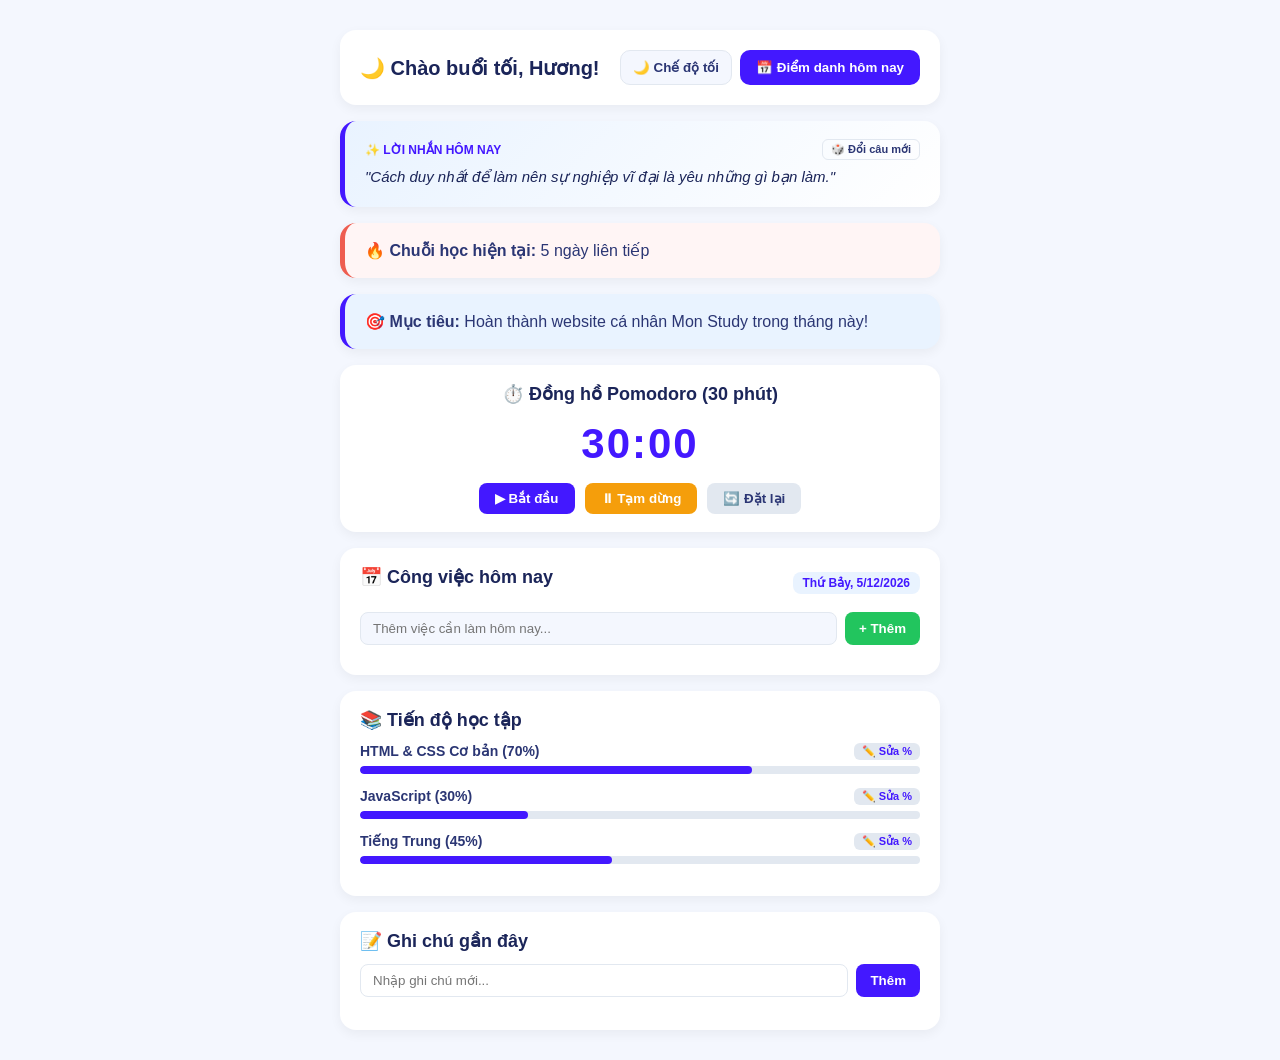
==== index.html @ c7ecfe10 "Add files via upload" ====
<!DOCTYPE html>
<html lang="vi">
<head>
  <meta charset="UTF-8">
  <meta name="viewport" content="width=device-width, initial-scale=1.0">
  <title>MON STUDY</title>
  <link rel="stylesheet" href="style.css">
</head>
<body>

  <div class="container">
    <!-- 1. Đầu trang -->
    <div class="header">
      <h1 id="greeting">☀️ Chào buổi sáng, Hương!</h1>
      <div style="display: flex; gap: 8px;">
        <button id="themeToggleBtn" class="theme-btn">🌙 Chế độ tối</button>
        <button class="checkin-btn">📅 Điểm danh hôm nay</button>
      </div>
    </div>
<!-- 1.5 Trích dẫn truyền cảm hứng -->
    <div class="card quote-card">
      <div style="display: flex; justify-content: space-between; align-items: center; margin-bottom: 6px;">
        <span style="font-size: 12px; font-weight: bold; color: #4318ff; text-transform: uppercase;">✨ Lời nhắn hôm nay</span>
        <button id="newQuoteBtn" class="quote-btn">🎲 Đổi câu mới</button>
      </div>
      <p id="quoteText" class="quote-text">"Hành trình vạn dặm bắt đầu từ một bước chân."</p>
    </div>
    <!-- 2. Chuỗi học -->
    <div class="card streak-card">
      🔥 <strong>Chuỗi học hiện tại:</strong> 5 ngày liên tiếp
    </div>

    <!-- 3. Mục tiêu -->
    <div class="card target-card">
      🎯 <strong>Mục tiêu:</strong> Hoàn thành website cá nhân Mon Study trong tháng này!
    </div>

    <!-- 3.5 Đồng hồ Pomodoro -->
    <div class="card pomodoro-card">
      <h3>⏱️ Đồng hồ Pomodoro (30 phút)</h3>
      <div class="timer-display" id="timer">30:00</div>
      <div class="timer-controls">
        <button id="startTimerBtn" class="pomo-btn start">▶ Bắt đầu</button>
        <button id="pauseTimerBtn" class="pomo-btn pause">⏸ Tạm dừng</button>
        <button id="resetTimerBtn" class="pomo-btn reset">🔄 Đặt lại</button>
      </div>
    </div>
<!-- 3.6 Lịch & Công việc trong ngày -->
    <div class="card planner-card">
      <div class="planner-header">
        <h3>📅 Công việc hôm nay</h3>
        <span id="currentDate" class="date-badge">Đang tải ngày...</span>
      </div>
      
      <div style="display: flex; gap: 8px; margin-bottom: 12px;">
        <input type="text" id="taskInput" placeholder="Thêm việc cần làm hôm nay..." style="flex: 1; padding: 8px 12px; border: 1px solid var(--border-color); border-radius: 8px; outline: none; background: var(--bg-color); color: var(--text-color);">
        <button id="addTaskBtn" style="background: #22c55e; color: white; border: none; padding: 8px 14px; border-radius: 8px; font-weight: 600; cursor: pointer;">+ Thêm</button>
      </div>

      <ul class="task-list" id="taskList"></ul>
    </div>
    <!-- 4. Tiến độ học tập -->
    <div class="card">
      <h3>📚 Tiến độ học tập</h3>
      
      <div class="subject">
        <div class="subject-info">
          <span>HTML & CSS Cơ bản (<span id="html-percent">70</span>%)</span>
          <button class="update-btn" onclick="updateProgress('html-percent', 'html-bar')">✏️ Sửa %</button>
        </div>
        <div class="progress-bar"><div id="html-bar" class="progress" style="width: 70%;"></div></div>
      </div>

      <div class="subject">
        <div class="subject-info">
          <span>JavaScript (<span id="js-percent">30</span>%)</span>
          <button class="update-btn" onclick="updateProgress('js-percent', 'js-bar')">✏️ Sửa %</button>
        </div>
        <div class="progress-bar"><div id="js-bar" class="progress" style="width: 30%;"></div></div>
      </div>

      <div class="subject">
        <div class="subject-info">
          <span>Tiếng Trung (<span id="cn-percent">45</span>%)</span>
          <button class="update-btn" onclick="updateProgress('cn-percent', 'cn-bar')">✏️ Sửa %</button>
        </div>
        <div class="progress-bar"><div id="cn-bar" class="progress" style="width: 45%;"></div></div>
      </div>
    </div>

    <!-- 5. Ghi chú -->
    <div class="card">
      <h3>📝 Ghi chú gần đây</h3>
      
      <div style="display: flex; gap: 8px; margin-bottom: 15px;">
        <input type="text" id="noteInput" placeholder="Nhập ghi chú mới..." style="flex: 1; padding: 8px 12px; border: 1px solid #e2e8f0; border-radius: 8px; outline: none;">
        <button id="addNoteBtn" style="background: #4318ff; color: white; border: none; padding: 8px 14px; border-radius: 8px; font-weight: 600; cursor: pointer;">Thêm</button>
      </div>

      <ul class="notes-list" id="notesList"></ul>
    </div>

  </div>

  <script src="script.js"></script>
</body>
</html>
---- style.css ----
:root {
  --bg-color: #f4f7fe;
  --card-bg: #ffffff;
  --text-color: #2b3674;
  --title-color: #1b2559;
  --border-color: #e2e8f0;
}

[data-theme="dark"] {
  --bg-color: #0b1437;
  --card-bg: #111c44;
  --text-color: #e0e6ed;
  --title-color: #ffffff;
  --border-color: #2b3674;
}

* {
  margin: 0;
  padding: 0;
  box-sizing: border-box;
  font-family: 'Segoe UI', Tahoma, Geneva, Verdana, sans-serif;
}

body {
  background-color: var(--bg-color) !important;
  color: var(--text-color) !important;
  display: flex;
  justify-content: center;
  padding: 30px 15px;
  transition: background-color 0.3s, color 0.3s;
}

.container {
  width: 100%;
  max-width: 600px;
  display: flex !important;
  flex-direction: column !important; /* Lệnh quan trọng giữ các khối xếp hàng dọc */
  gap: 16px;
}

.card, .header {
  background: var(--card-bg) !important;
  padding: 18px 20px;
  border-radius: 16px;
  box-shadow: 0 4px 12px rgba(0,0,0,0.05);
  transition: background 0.3s;
}

.header {
  display: flex;
  justify-content: space-between;
  align-items: center;
  padding: 20px;
}

.card h3, .header h1 {
  color: var(--title-color) !important;
  font-size: 18px;
  margin-bottom: 12px;
}

.header h1 {
  font-size: 20px;
  margin-bottom: 0;
}

.checkin-btn {
  background: #4318ff;
  color: white;
  border: none;
  padding: 10px 16px;
  border-radius: 10px;
  font-weight: bold;
  cursor: pointer;
  transition: 0.2s;
}

.theme-btn {
  background: var(--bg-color);
  color: var(--text-color);
  border: 1px solid var(--border-color);
  padding: 8px 12px;
  border-radius: 10px;
  font-weight: 600;
  cursor: pointer;
  transition: 0.3s;
}

.streak-card {
  background: #fff5f5 !important;
  border-left: 5px solid #ee5d50;
}

.target-card {
  background: #e9f3ff !important;
  border-left: 5px solid #4318ff;
}

/* Đồng hồ Pomodoro */
.pomodoro-card {
  text-align: center;
}

.timer-display {
  font-size: 42px;
  font-weight: bold;
  color: #4318ff;
  margin: 15px 0;
  letter-spacing: 2px;
}

.timer-controls {
  display: flex;
  justify-content: center;
  gap: 10px;
}

.pomo-btn {
  border: none;
  padding: 8px 16px;
  border-radius: 8px;
  font-weight: 600;
  cursor: pointer;
  transition: 0.2s;
}

.pomo-btn.start { background: #4318ff; color: white; }
.pomo-btn.pause { background: #f59e0b; color: white; }
.pomo-btn.reset { background: #e2e8f0; color: #2b3674; }

/* Tiến độ */
.subject {
  margin-bottom: 14px;
}

.subject-info {
  display: flex;
  justify-content: space-between;
  align-items: center;
  font-size: 14px;
  font-weight: 600;
  margin-bottom: 6px;
}

.progress-bar {
  width: 100%;
  height: 8px;
  background-color: var(--border-color);
  border-radius: 10px;
  overflow: hidden;
}

.progress {
  height: 100%;
  background-color: #4318ff;
  border-radius: 10px;
  transition: width 0.4s ease;
}

.update-btn {
  background: var(--border-color);
  border: none;
  padding: 2px 8px;
  border-radius: 6px;
  font-size: 11px;
  cursor: pointer;
  color: #4318ff;
  font-weight: bold;
}

/* Ghi chú */
.notes-list {
  list-style: none;
  display: flex;
  flex-direction: column;
  gap: 8px;
}

.notes-list li {
  background: var(--bg-color);
  padding: 10px 12px;
  border-radius: 8px;
  display: flex;
  justify-content: space-between;
  align-items: center;
  font-size: 14px;
  border: 1px solid var(--border-color);
}

.notes-list li.completed span {
  text-decoration: line-through;
  color: #a0aec0;
}

.note-actions {
  display: flex;
  gap: 6px;
}

.btn-done {
  background: #22c55e;
  color: white;
  border: none;
  padding: 4px 8px;
  border-radius: 6px;
  cursor: pointer;
  font-size: 12px;
}

.btn-del {
  background: #ef4444;
  color: white;
  border: none;
  padding: 4px 8px;
  border-radius: 6px;
  cursor: pointer;
  font-size: 12px;
}
/* Lịch & Công việc hôm nay */
.planner-header {
  display: flex;
  justify-content: space-between;
  align-items: center;
  margin-bottom: 12px;
}

.date-badge {
  background: #e9f3ff;
  color: #4318ff;
  padding: 4px 10px;
  border-radius: 8px;
  font-size: 12px;
  font-weight: bold;
}

.task-list {
  list-style: none;
  display: flex;
  flex-direction: column;
  gap: 8px;
}

.task-list li {
  background: var(--bg-color);
  padding: 10px 12px;
  border-radius: 8px;
  display: flex;
  justify-content: space-between;
  align-items: center;
  font-size: 14px;
  border: 1px solid var(--border-color);
}

.task-list li.done span {
  text-decoration: line-through;
  color: #a0aec0;
}
/* Trích dẫn truyền cảm hứng */
.quote-card {
  background: linear-gradient(135deg, #e9f3ff 0%, #ffffff 100%) !important;
  border-left: 5px solid #4318ff;
}

[data-theme="dark"] .quote-card {
  background: linear-gradient(135deg, #111c44 0%, #0b1437 100%) !important;
}

.quote-text {
  font-size: 15px;
  font-style: italic;
  font-weight: 500;
  line-height: 1.5;
  color: var(--title-color);
  margin-top: 4px;
}

.quote-btn {
  background: transparent;
  border: 1px solid var(--border-color);
  color: var(--text-color);
  padding: 3px 8px;
  border-radius: 6px;
  font-size: 11px;
  cursor: pointer;
  font-weight: 600;
  transition: 0.2s;
}

.quote-btn:hover {
  background: var(--border-color);
}
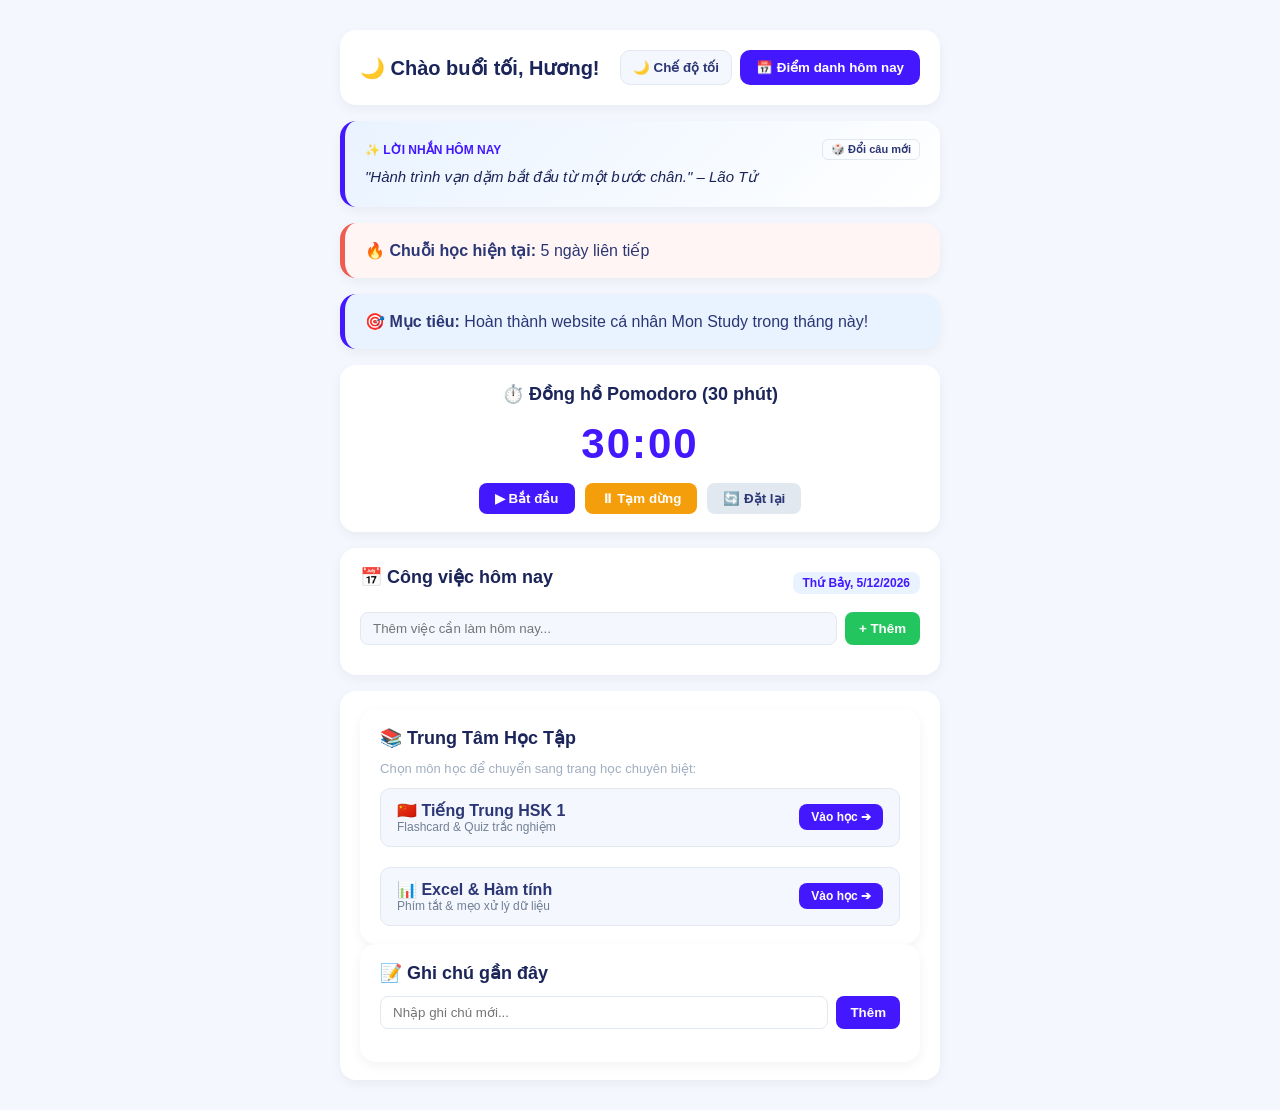
==== commit d82332e5: "Add files via upload" ====
--- a/index.html
+++ b/index.html
@@ -61,33 +61,31 @@
     </div>
     <!-- 4. Tiến độ học tập -->
     <div class="card">
-      <h3>📚 Tiến độ học tập</h3>
+      <!-- 4. Danh Sách Môn Học -->
+    <div class="card">
+      <h3>📚 Trung Tâm Học Tập</h3>
+      <p style="font-size: 13px; color: #a0aec0; margin-bottom: 12px;">Chọn môn học để chuyển sang trang học chuyên biệt:</p>
       
-      <div class="subject">
-        <div class="subject-info">
-          <span>HTML & CSS Cơ bản (<span id="html-percent">70</span>%)</span>
-          <button class="update-btn" onclick="updateProgress('html-percent', 'html-bar')">✏️ Sửa %</button>
+      <div class="subject-hub-list">
+        <!-- Môn Tiếng Trung -->
+        <div class="hub-item">
+          <div>
+            <strong>🇨🇳 Tiếng Trung HSK 1</strong>
+            <p style="font-size: 12px; color: #718096;">Flashcard & Quiz trắc nghiệm</p>
+          </div>
+          <a href="tiengtrung.html" class="hub-link-btn">Vào học ➔</a>
         </div>
-        <div class="progress-bar"><div id="html-bar" class="progress" style="width: 70%;"></div></div>
-      </div>
 
-      <div class="subject">
-        <div class="subject-info">
-          <span>JavaScript (<span id="js-percent">30</span>%)</span>
-          <button class="update-btn" onclick="updateProgress('js-percent', 'js-bar')">✏️ Sửa %</button>
+        <!-- Môn Excel -->
+        <div class="hub-item" style="margin-top: 10px;">
+          <div>
+            <strong>📊 Excel & Hàm tính</strong>
+            <p style="font-size: 12px; color: #718096;">Phím tắt & mẹo xử lý dữ liệu</p>
+          </div>
+          <a href="#" class="hub-link-btn" onclick="alert('Trang Excel sắp ra mắt nhé Hương!')">Vào học ➔</a>
         </div>
-        <div class="progress-bar"><div id="js-bar" class="progress" style="width: 30%;"></div></div>
-      </div>
-
-      <div class="subject">
-        <div class="subject-info">
-          <span>Tiếng Trung (<span id="cn-percent">45</span>%)</span>
-          <button class="update-btn" onclick="updateProgress('cn-percent', 'cn-bar')">✏️ Sửa %</button>
-        </div>
-        <div class="progress-bar"><div id="cn-bar" class="progress" style="width: 45%;"></div></div>
       </div>
     </div>
-
     <!-- 5. Ghi chú -->
     <div class="card">
       <h3>📝 Ghi chú gần đây</h3>
--- a/style.css
+++ b/style.css
@@ -288,4 +288,58 @@
 
 .quote-btn:hover {
   background: var(--border-color);
+}
+/* Nút quay lại & Thẻ Hub */
+.back-link {
+  display: inline-block;
+  color: var(--text-color);
+  text-decoration: none;
+  font-weight: 600;
+  font-size: 14px;
+  margin-bottom: 8px;
+}
+
+.subject-hub-list {
+  display: flex;
+  flex-direction: column;
+  gap: 10px;
+}
+
+.hub-item {
+  background: var(--bg-color);
+  padding: 12px 16px;
+  border-radius: 10px;
+  border: 1px solid var(--border-color);
+  display: flex;
+  justify-content: space-between;
+  align-items: center;
+}
+
+.hub-link-btn {
+  background: #4318ff;
+  color: white;
+  text-decoration: none;
+  padding: 6px 12px;
+  border-radius: 8px;
+  font-size: 12px;
+  font-weight: bold;
+}
+/* Thẻ Flashcard đơn giản, mượt mà */
+.flashcard-simple {
+  background: var(--bg-color);
+  border: 2px solid var(--border-color);
+  border-radius: 12px;
+  padding: 20px;
+  text-align: center;
+  cursor: pointer;
+  min-height: 180px;
+  display: flex;
+  flex-direction: column;
+  justify-content: center;
+  align-items: center;
+  transition: 0.2s;
+}
+
+.flashcard-simple:hover {
+  border-color: #ee5d50;
 }
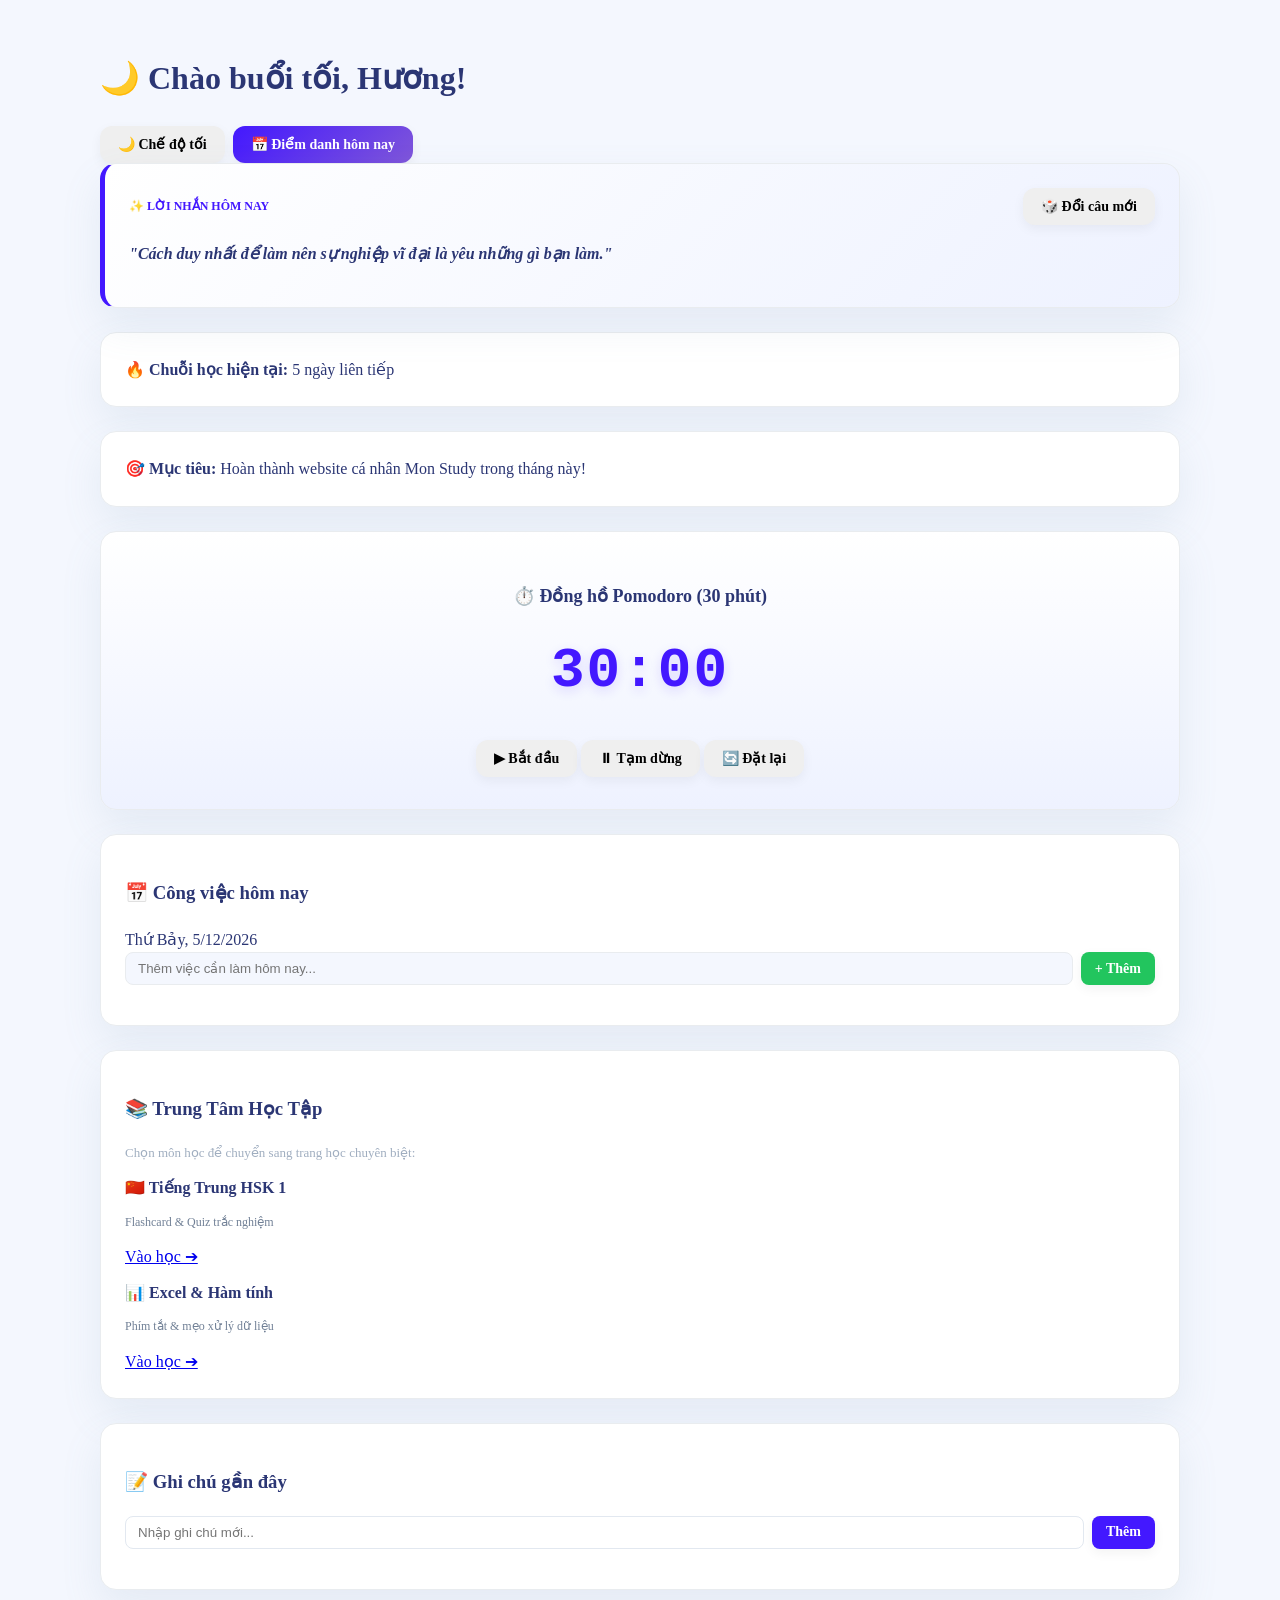
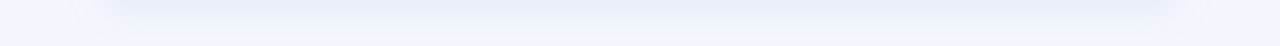
==== commit cfd459f9: "Add files via upload" ====
--- a/index.html
+++ b/index.html
@@ -59,9 +59,7 @@
 
       <ul class="task-list" id="taskList"></ul>
     </div>
-    <!-- 4. Tiến độ học tập -->
-    <div class="card">
-      <!-- 4. Danh Sách Môn Học -->
+   <!-- 4. Danh Sách Môn Học -->
     <div class="card">
       <h3>📚 Trung Tâm Học Tập</h3>
       <p style="font-size: 13px; color: #a0aec0; margin-bottom: 12px;">Chọn môn học để chuyển sang trang học chuyên biệt:</p>
@@ -82,7 +80,7 @@
             <strong>📊 Excel & Hàm tính</strong>
             <p style="font-size: 12px; color: #718096;">Phím tắt & mẹo xử lý dữ liệu</p>
           </div>
-          <a href="#" class="hub-link-btn" onclick="alert('Trang Excel sắp ra mắt nhé Hương!')">Vào học ➔</a>
+          <a href="excel.html" class="hub-link-btn">Vào học ➔</a>
         </div>
       </div>
     </div>
--- a/style.css
+++ b/style.css
@@ -1,345 +1,855 @@
+/* STREAMING_CHUNK:Importing fonts and defining core design variables... */
+@import url('https://fonts.googleapis.com/css2?family=Plus+Jakarta+Sans:wght@400;500;600;700;800&family=Noto+Sans+SC:wght@400;500;700&display=swap');
+
 :root {
-  --bg-color: #f4f7fe;
-  --card-bg: #ffffff;
-  --text-color: #2b3674;
-  --title-color: #1b2559;
-  --border-color: #e2e8f0;
+--primary: #4318ff;
+--primary-hover: #3311cc;
+--primary-light: #eef2ff;
+--bg-color: #f4f7fe;
+--card-bg: #ffffff;
+--text-main: #2b3674;
+--text-muted: #a3edda;
+--text-sub: #707ebe;
+--border-color: #e9ecef;
+--shadow: 0px 18px 40px rgba(112, 144, 176, 0.12);
+--shadow-hover: 0px 20px 30px rgba(67, 24, 255, 0.18);
+--radius: 16px;
+
+/* Status Colors */
+--success: #22c55e;
+--warning: #f59e0b;
+--danger: #ef4444;
+--chinese-red: #e63946;
+--chinese-gold: #ffb703;
 }
 
 [data-theme="dark"] {
-  --bg-color: #0b1437;
-  --card-bg: #111c44;
-  --text-color: #e0e6ed;
-  --title-color: #ffffff;
-  --border-color: #2b3674;
-}
-
-* {
-  margin: 0;
-  padding: 0;
-  box-sizing: border-box;
-  font-family: 'Segoe UI', Tahoma, Geneva, Verdana, sans-serif;
+--bg-color: #0b1437;
+--card-bg: #111c44;
+--text-main: #ffffff;
+--text-sub: #8f9bba;
+--border-color: #222d5a;
+--shadow: 0px 18px 40px rgba(0, 0, 0, 0.35);
+--primary-light: #1b254b;
+}
+
+/* STREAMING_CHUNK:Defining global resets and typography... */
+
+{
+box-sizing: border-box;
+margin: 0;
+padding: 0;
+font-family: 'Plus Jakarta Sans', 'Noto Sans SC', -apple-system, BlinkMacSystemFont, "Segoe UI", Roboto, sans-serif;
 }
 
 body {
-  background-color: var(--bg-color) !important;
-  color: var(--text-color) !important;
-  display: flex;
-  justify-content: center;
-  padding: 30px 15px;
-  transition: background-color 0.3s, color 0.3s;
+background-color: var(--bg-color);
+color: var(--text-main);
+line-height: 1.6;
+padding: 24px 16px;
+transition: background-color 0.3s ease, color 0.3s ease;
+min-height: 100vh;
 }
 
 .container {
-  width: 100%;
-  max-width: 600px;
-  display: flex !important;
-  flex-direction: column !important; /* Lệnh quan trọng giữ các khối xếp hàng dọc */
-  gap: 16px;
-}
-
-.card, .header {
-  background: var(--card-bg) !important;
-  padding: 18px 20px;
-  border-radius: 16px;
-  box-shadow: 0 4px 12px rgba(0,0,0,0.05);
-  transition: background 0.3s;
-}
-
-.header {
-  display: flex;
-  justify-content: space-between;
-  align-items: center;
-  padding: 20px;
-}
-
-.card h3, .header h1 {
-  color: var(--title-color) !important;
-  font-size: 18px;
-  margin-bottom: 12px;
-}
-
-.header h1 {
-  font-size: 20px;
-  margin-bottom: 0;
+max-width: 1080px;
+margin: 0 auto;
+}
+
+/* STREAMING_CHUNK:Styling dashboard header and toolbar buttons... */
+.dashboard-header {
+margin-bottom: 28px;
+display: flex;
+flex-direction: column;
+gap: 16px;
+}
+
+.greeting-title {
+font-size: 28px;
+font-weight: 800;
+color: var(--text-main);
+display: flex;
+align-items: center;
+gap: 10px;
+}
+
+.header-toolbar {
+display: flex;
+align-items: center;
+gap: 12px;
+flex-wrap: wrap;
+}
+
+/* Button UI Defaults */
+button, .btn {
+font-family: inherit;
+border: none;
+outline: none;
+cursor: pointer;
+border-radius: 12px;
+font-weight: 700;
+font-size: 14px;
+padding: 10px 18px;
+display: inline-flex;
+align-items: center;
+justify-content: center;
+gap: 8px;
+transition: all 0.25s cubic-bezier(0.16, 1, 0.3, 1);
+box-shadow: 0 4px 12px rgba(0, 0, 0, 0.05);
+}
+
+button:hover, .btn:hover {
+transform: translateY(-2px);
+}
+
+button:active, .btn:active {
+transform: translateY(0);
+}
+
+.btn-theme {
+background: var(--card-bg);
+color: var(--text-main);
+border: 1px solid var(--border-color);
+box-shadow: var(--shadow);
+}
+
+.btn-theme:hover {
+background: var(--primary-light);
+color: var(--primary);
 }
 
 .checkin-btn {
-  background: #4318ff;
-  color: white;
-  border: none;
-  padding: 10px 16px;
-  border-radius: 10px;
-  font-weight: bold;
-  cursor: pointer;
-  transition: 0.2s;
-}
-
-.theme-btn {
-  background: var(--bg-color);
-  color: var(--text-color);
-  border: 1px solid var(--border-color);
-  padding: 8px 12px;
-  border-radius: 10px;
-  font-weight: 600;
-  cursor: pointer;
-  transition: 0.3s;
-}
-
-.streak-card {
-  background: #fff5f5 !important;
-  border-left: 5px solid #ee5d50;
-}
-
-.target-card {
-  background: #e9f3ff !important;
-  border-left: 5px solid #4318ff;
-}
-
-/* Đồng hồ Pomodoro */
+background: linear-gradient(135deg, #4318ff, #7f56d9);
+color: #ffffff;
+}
+
+.checkin-btn:hover {
+box-shadow: 0 6px 20px rgba(67, 24, 255, 0.35);
+}
+
+/* STREAMING_CHUNK:Styling quote, streak, and goal cards... */
+.card {
+background: var(--card-bg);
+border-radius: var(--radius);
+padding: 24px;
+box-shadow: var(--shadow);
+margin-bottom: 24px;
+border: 1px solid var(--border-color);
+transition: transform 0.2s ease, box-shadow 0.2s ease;
+}
+
+.quote-card {
+background: linear-gradient(135deg, var(--card-bg) 0%, var(--primary-light) 100%);
+border-left: 5px solid var(--primary);
+position: relative;
+overflow: hidden;
+}
+
+.card-header-row {
+display: flex;
+justify-content: space-between;
+align-items: center;
+margin-bottom: 12px;
+}
+
+.card-subtitle {
+font-size: 12px;
+font-weight: 800;
+letter-spacing: 0.8px;
+text-transform: uppercase;
+color: var(--primary);
+display: flex;
+align-items: center;
+gap: 6px;
+}
+
+.quote-text {
+font-size: 16px;
+font-weight: 600;
+font-style: italic;
+color: var(--text-main);
+line-height: 1.6;
+}
+
+.btn-secondary {
+background: var(--card-bg);
+color: var(--text-main);
+border: 1px solid var(--border-color);
+font-size: 13px;
+padding: 8px 14px;
+}
+
+.btn-secondary:hover {
+border-color: var(--primary);
+color: var(--primary);
+}
+
+.info-card-row {
+display: grid;
+grid-template-columns: repeat(auto-fit, minmax(280px, 1fr));
+gap: 20px;
+margin-bottom: 24px;
+}
+
+.badge-pill {
+display: inline-flex;
+align-items: center;
+gap: 6px;
+padding: 6px 14px;
+border-radius: 20px;
+font-weight: 800;
+font-size: 13px;
+}
+
+.badge-streak {
+background: rgba(245, 158, 11, 0.15);
+color: #d97706;
+}
+
+.badge-goal {
+background: rgba(67, 24, 255, 0.12);
+color: var(--primary);
+}
+
+/* STREAMING_CHUNK:Styling Pomodoro timer module... */
 .pomodoro-card {
-  text-align: center;
+text-align: center;
+padding: 32px 24px;
+background: linear-gradient(180deg, var(--card-bg) 0%, var(--primary-light) 100%);
+}
+
+.pomodoro-card h3 {
+font-size: 18px;
+font-weight: 800;
+margin-bottom: 16px;
+display: flex;
+align-items: center;
+justify-content: center;
+gap: 8px;
+color: var(--text-main);
 }
 
 .timer-display {
-  font-size: 42px;
-  font-weight: bold;
-  color: #4318ff;
-  margin: 15px 0;
-  letter-spacing: 2px;
-}
-
-.timer-controls {
-  display: flex;
-  justify-content: center;
-  gap: 10px;
-}
-
-.pomo-btn {
-  border: none;
-  padding: 8px 16px;
-  border-radius: 8px;
-  font-weight: 600;
-  cursor: pointer;
-  transition: 0.2s;
-}
-
-.pomo-btn.start { background: #4318ff; color: white; }
-.pomo-btn.pause { background: #f59e0b; color: white; }
-.pomo-btn.reset { background: #e2e8f0; color: #2b3674; }
-
-/* Tiến độ */
-.subject {
-  margin-bottom: 14px;
-}
-
-.subject-info {
-  display: flex;
-  justify-content: space-between;
-  align-items: center;
-  font-size: 14px;
-  font-weight: 600;
-  margin-bottom: 6px;
-}
-
-.progress-bar {
-  width: 100%;
-  height: 8px;
-  background-color: var(--border-color);
-  border-radius: 10px;
-  overflow: hidden;
-}
-
-.progress {
-  height: 100%;
-  background-color: #4318ff;
-  border-radius: 10px;
-  transition: width 0.4s ease;
-}
-
-.update-btn {
-  background: var(--border-color);
-  border: none;
-  padding: 2px 8px;
-  border-radius: 6px;
-  font-size: 11px;
-  cursor: pointer;
-  color: #4318ff;
-  font-weight: bold;
-}
-
-/* Ghi chú */
-.notes-list {
-  list-style: none;
-  display: flex;
-  flex-direction: column;
-  gap: 8px;
-}
-
-.notes-list li {
-  background: var(--bg-color);
-  padding: 10px 12px;
-  border-radius: 8px;
-  display: flex;
-  justify-content: space-between;
-  align-items: center;
-  font-size: 14px;
-  border: 1px solid var(--border-color);
-}
-
-.notes-list li.completed span {
-  text-decoration: line-through;
-  color: #a0aec0;
+font-size: 56px;
+font-weight: 800;
+font-family: 'Courier New', Courier, monospace;
+color: var(--primary);
+margin: 16px 0 24px;
+letter-spacing: 2px;
+text-shadow: 0 4px 12px rgba(67, 24, 255, 0.15);
+}
+
+.pomodoro-controls {
+display: flex;
+justify-content: center;
+gap: 12px;
+flex-wrap: wrap;
+}
+
+.btn-start {
+background: var(--primary);
+color: #ffffff;
+padding: 12px 24px;
+font-size: 15px;
+}
+
+.btn-start:hover {
+background: var(--primary-hover);
+box-shadow: 0 6px 20px rgba(67, 24, 255, 0.3);
+}
+
+.btn-pause {
+background: var(--warning);
+color: #ffffff;
+padding: 12px 20px;
+}
+
+.btn-reset {
+background: var(--bg-color);
+color: var(--text-main);
+border: 1px solid var(--border-color);
+padding: 12px 20px;
+}
+
+/* STREAMING_CHUNK:Styling notes, tasks, and list items... */
+.input-group {
+display: flex;
+gap: 10px;
+margin-top: 14px;
+margin-bottom: 16px;
+}
+
+.input-group input {
+flex: 1;
+padding: 12px 16px;
+border-radius: 12px;
+border: 1px solid var(--border-color);
+background: var(--bg-color);
+color: var(--text-main);
+font-size: 14px;
+outline: none;
+font-weight: 600;
+transition: border-color 0.2s;
+}
+
+.input-group input:focus {
+border-color: var(--primary);
+}
+
+.custom-list {
+list-style: none;
+display: flex;
+flex-direction: column;
+gap: 10px;
+}
+
+.custom-list li {
+display: flex;
+align-items: center;
+justify-content: space-between;
+padding: 12px 16px;
+background: var(--bg-color);
+border-radius: 12px;
+font-weight: 600;
+font-size: 14px;
+border: 1px solid var(--border-color);
+transition: all 0.2s ease;
+}
+
+.custom-list li.completed, .custom-list li.done {
+opacity: 0.6;
+text-decoration: line-through;
+background: rgba(34, 197, 94, 0.08);
 }
 
 .note-actions {
-  display: flex;
-  gap: 6px;
+display: flex;
+gap: 6px;
 }
 
 .btn-done {
-  background: #22c55e;
-  color: white;
-  border: none;
-  padding: 4px 8px;
-  border-radius: 6px;
-  cursor: pointer;
-  font-size: 12px;
+background: var(--success);
+color: #ffffff;
+padding: 6px 10px;
+border-radius: 8px;
+font-size: 12px;
 }
 
 .btn-del {
-  background: #ef4444;
-  color: white;
-  border: none;
-  padding: 4px 8px;
-  border-radius: 6px;
-  cursor: pointer;
-  font-size: 12px;
-}
-/* Lịch & Công việc hôm nay */
-.planner-header {
-  display: flex;
-  justify-content: space-between;
-  align-items: center;
-  margin-bottom: 12px;
-}
-
-.date-badge {
-  background: #e9f3ff;
-  color: #4318ff;
-  padding: 4px 10px;
-  border-radius: 8px;
-  font-size: 12px;
-  font-weight: bold;
-}
-
-.task-list {
-  list-style: none;
-  display: flex;
-  flex-direction: column;
-  gap: 8px;
-}
-
-.task-list li {
-  background: var(--bg-color);
-  padding: 10px 12px;
-  border-radius: 8px;
-  display: flex;
-  justify-content: space-between;
-  align-items: center;
-  font-size: 14px;
-  border: 1px solid var(--border-color);
-}
-
-.task-list li.done span {
-  text-decoration: line-through;
-  color: #a0aec0;
-}
-/* Trích dẫn truyền cảm hứng */
-.quote-card {
-  background: linear-gradient(135deg, #e9f3ff 0%, #ffffff 100%) !important;
-  border-left: 5px solid #4318ff;
-}
-
-[data-theme="dark"] .quote-card {
-  background: linear-gradient(135deg, #111c44 0%, #0b1437 100%) !important;
-}
-
-.quote-text {
-  font-size: 15px;
-  font-style: italic;
-  font-weight: 500;
-  line-height: 1.5;
-  color: var(--title-color);
-  margin-top: 4px;
-}
-
-.quote-btn {
-  background: transparent;
-  border: 1px solid var(--border-color);
-  color: var(--text-color);
-  padding: 3px 8px;
-  border-radius: 6px;
-  font-size: 11px;
-  cursor: pointer;
-  font-weight: 600;
-  transition: 0.2s;
-}
-
-.quote-btn:hover {
-  background: var(--border-color);
-}
-/* Nút quay lại & Thẻ Hub */
-.back-link {
-  display: inline-block;
-  color: var(--text-color);
-  text-decoration: none;
-  font-weight: 600;
-  font-size: 14px;
-  margin-bottom: 8px;
-}
-
-.subject-hub-list {
-  display: flex;
-  flex-direction: column;
-  gap: 10px;
-}
-
-.hub-item {
-  background: var(--bg-color);
-  padding: 12px 16px;
-  border-radius: 10px;
-  border: 1px solid var(--border-color);
-  display: flex;
-  justify-content: space-between;
-  align-items: center;
-}
-
-.hub-link-btn {
-  background: #4318ff;
-  color: white;
-  text-decoration: none;
-  padding: 6px 12px;
-  border-radius: 8px;
-  font-size: 12px;
-  font-weight: bold;
-}
-/* Thẻ Flashcard đơn giản, mượt mà */
-.flashcard-simple {
-  background: var(--bg-color);
-  border: 2px solid var(--border-color);
-  border-radius: 12px;
-  padding: 20px;
-  text-align: center;
-  cursor: pointer;
-  min-height: 180px;
-  display: flex;
-  flex-direction: column;
-  justify-content: center;
-  align-items: center;
-  transition: 0.2s;
-}
-
-.flashcard-simple:hover {
-  border-color: #ee5d50;
+background: var(--danger);
+color: #ffffff;
+padding: 6px 10px;
+border-radius: 8px;
+font-size: 12px;
+}
+
+/* STREAMING_CHUNK:Styling navigation cards and portal links... */
+.nav-grid {
+display: grid;
+grid-template-columns: repeat(auto-fit, minmax(260px, 1fr));
+gap: 20px;
+margin-bottom: 28px;
+}
+
+.nav-card {
+background: var(--card-bg);
+border-radius: var(--radius);
+padding: 24px;
+text-decoration: none;
+color: var(--text-main);
+box-shadow: var(--shadow);
+border: 1px solid var(--border-color);
+display: flex;
+flex-direction: column;
+gap: 12px;
+transition: all 0.25s ease;
+position: relative;
+overflow: hidden;
+}
+
+.nav-card:hover {
+transform: translateY(-6px);
+box-shadow: var(--shadow-hover);
+border-color: var(--primary);
+}
+
+.nav-icon {
+width: 48px;
+height: 48px;
+border-radius: 14px;
+display: flex;
+align-items: center;
+justify-content: center;
+font-size: 22px;
+background: var(--primary-light);
+color: var(--primary);
+}
+
+.nav-card.chinese .nav-icon {
+background: rgba(230, 57, 70, 0.12);
+color: var(--chinese-red);
+}
+
+.nav-card.excel .nav-icon {
+background: rgba(34, 197, 94, 0.12);
+color: var(--success);
+}
+
+.nav-title {
+font-size: 18px;
+font-weight: 800;
+}
+
+.nav-desc {
+font-size: 13px;
+color: var(--text-sub);
+}
+
+/* STREAMING_CHUNK:Styling Chinese learning module and flashcards... */
+.chinese-hero {
+background: linear-gradient(135deg, #e63946 0%, #a81c27 100%);
+color: #ffffff;
+border-radius: var(--radius);
+padding: 32px 24px;
+margin-bottom: 24px;
+box-shadow: 0 12px 30px rgba(230, 57, 70, 0.25);
+}
+
+.chinese-hero h2 {
+font-size: 26px;
+font-weight: 800;
+margin-bottom: 8px;
+}
+
+.chinese-hero p {
+opacity: 0.9;
+font-size: 15px;
+}
+
+.flashcard-container {
+perspective: 1000px;
+margin: 20px 0;
+}
+
+.flashcard {
+background: var(--card-bg);
+border-radius: 20px;
+padding: 40px 24px;
+text-align: center;
+box-shadow: var(--shadow);
+border: 2px solid var(--border-color);
+cursor: pointer;
+transition: transform 0.3s ease, border-color 0.3s ease;
+min-height: 220px;
+display: flex;
+flex-direction: column;
+justify-content: center;
+align-items: center;
+}
+
+.flashcard:hover {
+border-color: var(--chinese-red);
+transform: translateY(-4px);
+}
+
+.hanzi-text {
+font-size: 54px;
+font-weight: 700;
+color: var(--chinese-red);
+font-family: 'Noto Sans SC', sans-serif;
+margin-bottom: 8px;
+}
+
+.pinyin-text {
+font-size: 20px;
+font-weight: 700;
+color: var(--chinese-gold);
+margin-bottom: 6px;
+}
+
+.meaning-text {
+font-size: 16px;
+color: var(--text-sub);
+font-weight: 600;
+}
+
+/* STREAMING_CHUNK:Styling Excel workspace, tabs, and filter controls... */
+.header-nav {
+display: flex;
+align-items: center;
+justify-content: space-between;
+margin-bottom: 24px;
+}
+
+.btn-back {
+display: inline-flex;
+align-items: center;
+gap: 8px;
+padding: 10px 18px;
+background: var(--card-bg);
+color: var(--primary);
+border-radius: 12px;
+text-decoration: none;
+font-weight: 700;
+font-size: 14px;
+box-shadow: var(--shadow);
+transition: transform 0.2s;
+}
+
+.btn-back:hover {
+transform: translateX(-3px);
+}
+
+.excel-tabs {
+display: flex;
+gap: 12px;
+flex-wrap: wrap;
+margin-bottom: 24px;
+}
+
+.excel-tab-btn {
+padding: 12px 20px;
+border: none;
+background: var(--card-bg);
+color: var(--text-main);
+font-weight: 700;
+font-size: 14px;
+border-radius: 12px;
+cursor: pointer;
+box-shadow: var(--shadow);
+transition: all 0.2s ease;
+}
+
+.excel-tab-btn:hover, .excel-tab-btn.active {
+background: var(--primary);
+color: #ffffff;
+transform: translateY(-2px);
+}
+
+.excel-section {
+display: none;
+}
+
+.excel-section.active {
+display: block;
+}
+
+.search-card {
+padding: 16px 24px;
+}
+
+.search-input-wrapper {
+display: flex;
+align-items: center;
+gap: 12px;
+background: var(--bg-color);
+padding: 10px 16px;
+border-radius: 12px;
+}
+
+.search-input-wrapper i {
+color: var(--text-sub);
+}
+
+.search-input-wrapper input {
+border: none;
+background: transparent;
+outline: none;
+width: 100%;
+color: var(--text-main);
+font-weight: 600;
+font-size: 15px;
+}
+
+.grid-cards {
+display: grid;
+grid-template-columns: repeat(auto-fill, minmax(320px, 1fr));
+gap: 20px;
+margin-bottom: 24px;
+}
+
+.excel-item-card {
+background: var(--card-bg);
+border-radius: var(--radius);
+padding: 20px;
+box-shadow: var(--shadow);
+display: flex;
+flex-direction: column;
+justify-content: space-between;
+border: 1px solid var(--border-color);
+transition: transform 0.2s ease, box-shadow 0.2s ease;
+}
+
+.excel-item-card.clickable-card {
+cursor: pointer;
+}
+
+.excel-item-card:hover {
+transform: translateY(-4px);
+box-shadow: var(--shadow-hover);
+}
+
+.card-top-row {
+display: flex;
+justify-content: space-between;
+align-items: center;
+margin-bottom: 8px;
+}
+
+.click-hint {
+font-size: 12px;
+font-weight: 700;
+color: var(--primary);
+opacity: 0;
+transition: opacity 0.2s ease;
+}
+
+.excel-item-card:hover .click-hint {
+opacity: 1;
+}
+
+.excel-badge {
+display: inline-block;
+align-self: flex-start;
+padding: 4px 10px;
+border-radius: 8px;
+font-size: 11px;
+font-weight: 800;
+text-transform: uppercase;
+margin-bottom: 8px;
+}
+
+.badge-shortcut { background: #e6f7ff; color: #0050b3; }
+.badge-lookup { background: #fff7e6; color: #d46b08; }
+.badge-logic { background: #f6ffed; color: #389e0d; }
+.badge-math { background: #f9f0ff; color: #531dab; }
+.badge-dynamic { background: #feffe6; color: #d4b106; }
+.badge-dashboard { background: #e6f4ff; color: #0958d9; }
+.badge-power { background: #fff2e8; color: #d4380d; }
+.badge-dax { background: #e6fffb; color: #08979c; }
+.badge-vba { background: #f9f0ff; color: #531dab; }
+
+.excel-item-card h3 {
+font-size: 17px;
+font-weight: 700;
+margin-bottom: 8px;
+color: var(--text-main);
+}
+
+.excel-item-card p {
+font-size: 14px;
+color: var(--text-sub);
+margin-bottom: 16px;
+}
+
+.code-box {
+background: var(--bg-color);
+padding: 10px 14px;
+border-radius: 10px;
+font-family: 'Courier New', Courier, monospace;
+font-size: 13px;
+font-weight: 700;
+color: var(--primary);
+word-break: break-all;
+}
+
+/* STREAMING_CHUNK:Styling interactive modal popups and code blocks... */
+.modal-overlay {
+position: fixed;
+top: 0;
+left: 0;
+width: 100vw;
+height: 100vh;
+background: rgba(11, 20, 55, 0.65);
+backdrop-filter: blur(8px);
+z-index: 9999;
+display: flex;
+align-items: center;
+justify-content: center;
+padding: 20px;
+}
+
+.modal-card {
+background: var(--card-bg);
+border-radius: 20px;
+max-width: 680px;
+width: 100%;
+max-height: 90vh;
+overflow-y: auto;
+position: relative;
+padding: 32px;
+box-shadow: 0 25px 50px rgba(0, 0, 0, 0.3);
+animation: modalFadeIn 0.25s ease-out;
+}
+
+@keyframes modalFadeIn {
+from { opacity: 0; transform: scale(0.95) translateY(10px); }
+to { opacity: 1; transform: scale(1) translateY(0); }
+}
+
+.modal-close-btn {
+position: absolute;
+top: 20px;
+right: 20px;
+background: var(--bg-color);
+border: none;
+font-size: 24px;
+width: 36px;
+height: 36px;
+border-radius: 50%;
+color: var(--text-main);
+cursor: pointer;
+display: flex;
+align-items: center;
+justify-content: center;
+transition: background 0.2s;
+}
+
+.modal-close-btn:hover {
+background: #ff4d4f;
+color: #ffffff;
+}
+
+.modal-header {
+margin-bottom: 24px;
+}
+
+.modal-header h2 {
+font-size: 22px;
+font-weight: 800;
+margin-top: 8px;
+margin-bottom: 6px;
+color: var(--text-main);
+}
+
+.modal-header p {
+color: var(--text-sub);
+font-size: 14px;
+}
+
+.modal-section {
+margin-bottom: 24px;
+}
+
+.modal-section h4 {
+font-size: 15px;
+font-weight: 700;
+color: var(--text-main);
+margin-bottom: 12px;
+display: flex;
+align-items: center;
+gap: 8px;
+}
+
+.steps-list {
+padding-left: 20px;
+display: flex;
+flex-direction: column;
+gap: 10px;
+}
+
+.steps-list li {
+font-size: 14px;
+color: var(--text-main);
+line-height: 1.5;
+}
+
+.code-header {
+display: flex;
+justify-content: space-between;
+align-items: center;
+margin-bottom: 8px;
+}
+
+.btn-copy {
+background: var(--bg-color);
+color: var(--primary);
+border: 1px solid var(--border-color);
+padding: 6px 12px;
+border-radius: 8px;
+font-weight: 700;
+font-size: 12px;
+cursor: pointer;
+transition: all 0.2s;
+}
+
+.btn-copy:hover {
+background: var(--primary);
+color: #ffffff;
+}
+
+.modal-code-block {
+background: #0b1437;
+color: #40c4ff;
+padding: 16px;
+border-radius: 12px;
+font-family: 'Fira Code', 'Courier New', monospace;
+font-size: 13px;
+white-space: pre-wrap;
+word-break: break-word;
+}
+
+.tip-box {
+background: rgba(255, 193, 7, 0.12);
+border-left: 4px solid #ffc107;
+padding: 16px;
+border-radius: 8px;
+}
+
+.tip-box h4 {
+color: #d48806;
+}
+
+.tip-box p {
+font-size: 13.5px;
+color: var(--text-main);
+}
+
+/* STREAMING_CHUNK:Styling quiz modules and toast notifications... */
+.quiz-header {
+display: flex;
+justify-content: space-between;
+align-items: center;
+margin-bottom: 20px;
+}
+
+.quiz-score-badge {
+background: rgba(67, 24, 255, 0.1);
+color: var(--primary);
+padding: 6px 14px;
+border-radius: 20px;
+font-size: 14px;
+font-weight: 700;
+}
+
+.quiz-question {
+font-size: 17px;
+font-weight: 700;
+margin-bottom: 20px;
+color: var(--text-main);
+}
+
+.quiz-options-list {
+display: grid;
+grid-template-columns: 1fr;
+gap: 12px;
+}
+
+.quiz-opt-btn {
+padding: 14px 20px;
+border: 1px solid var(--border-color);
+background: var(--bg-color);
+color: var(--text-main);
+border-radius: 12px;
+font-weight: 600;
+font-size: 14px;
+text-align: left;
+cursor: pointer;
+transition: all 0.2s ease;
+}
+
+.quiz-opt-btn:hover {
+border-color: var(--primary);
+background: var(--card-bg);
+transform: translateX(4px);
 }
